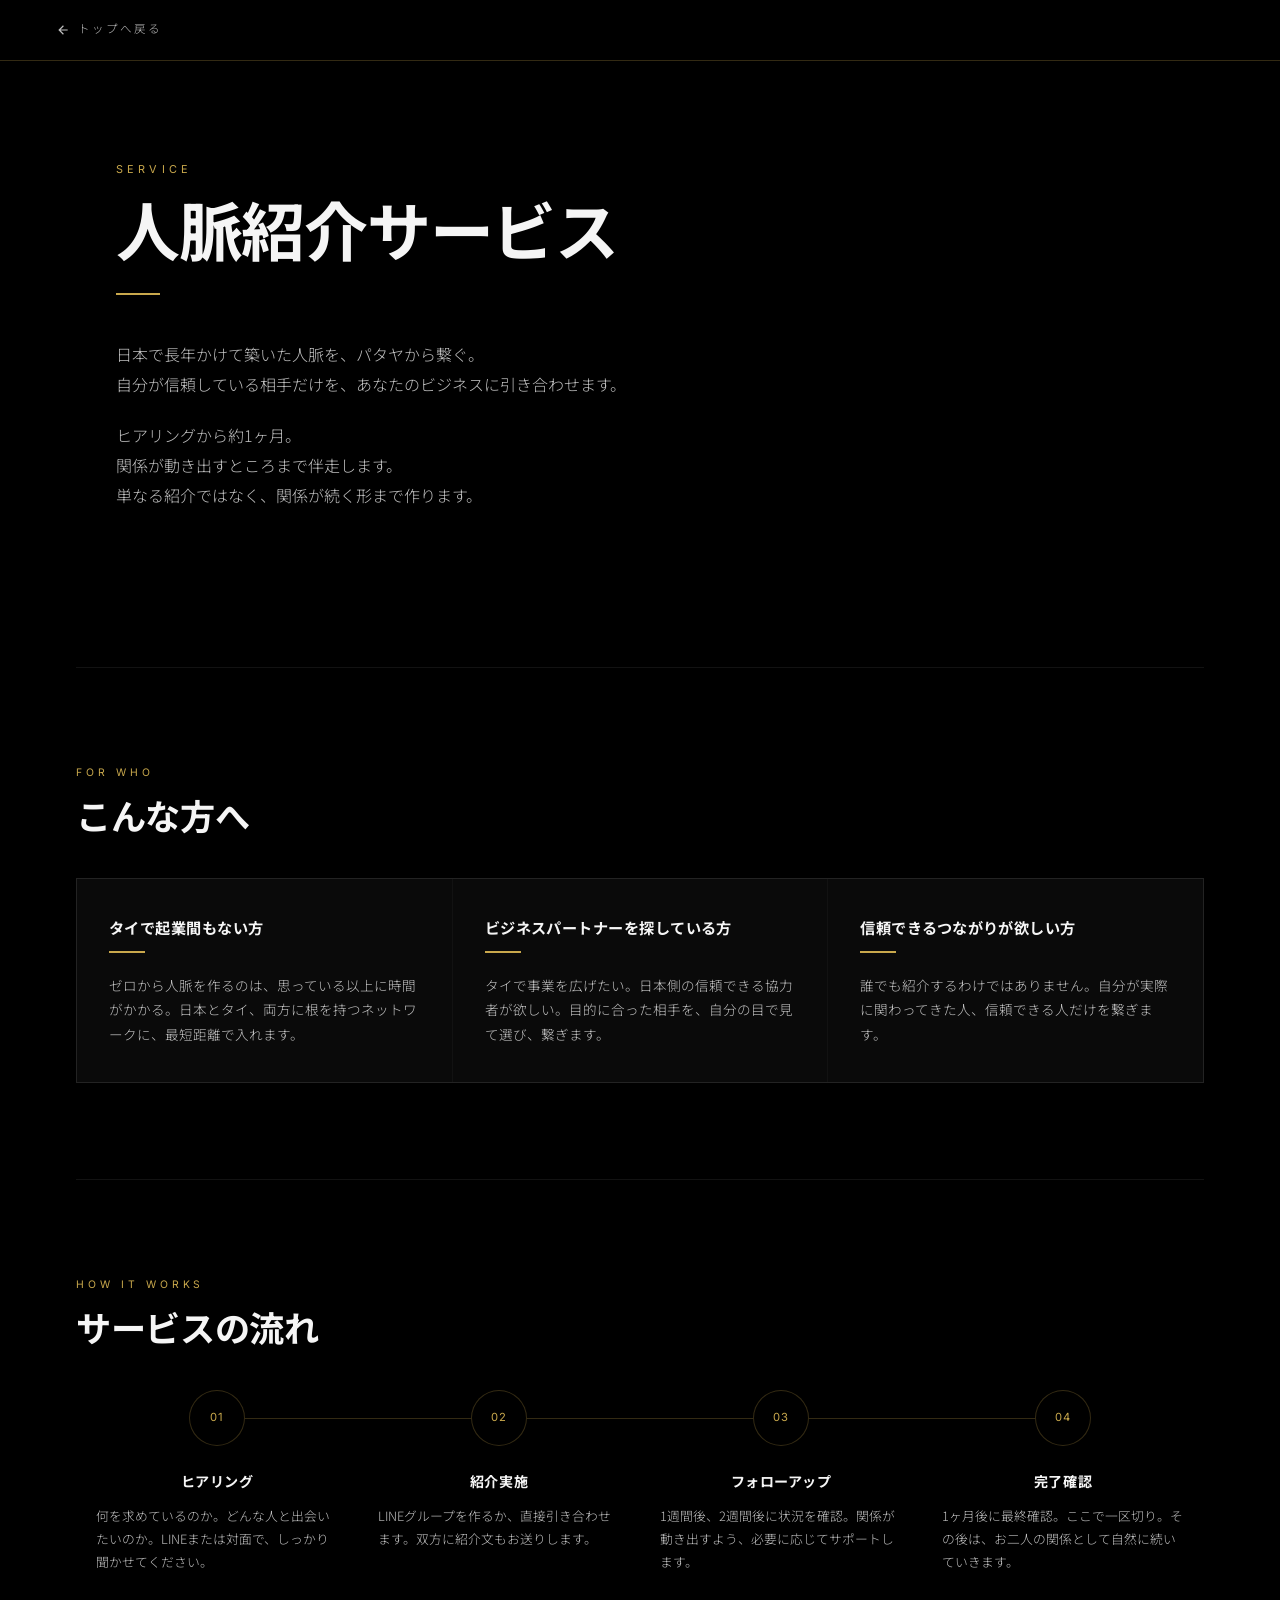
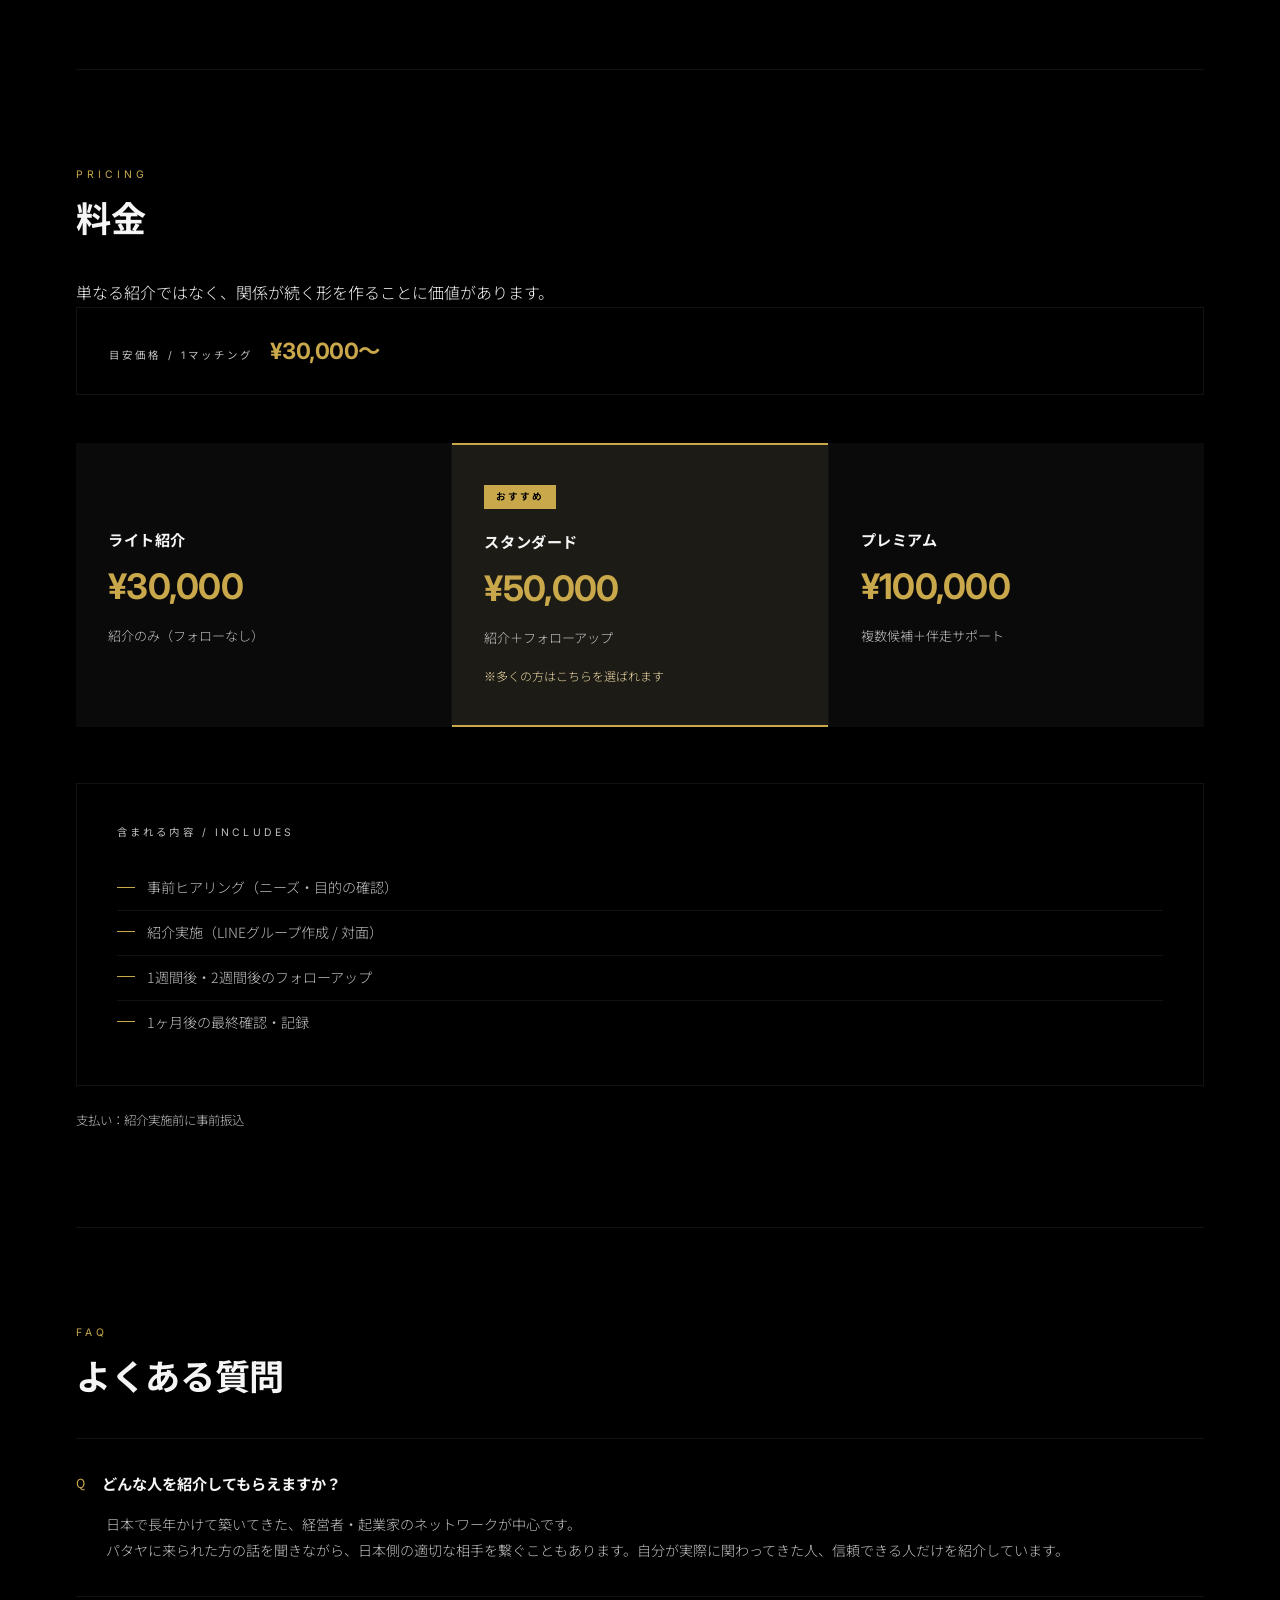
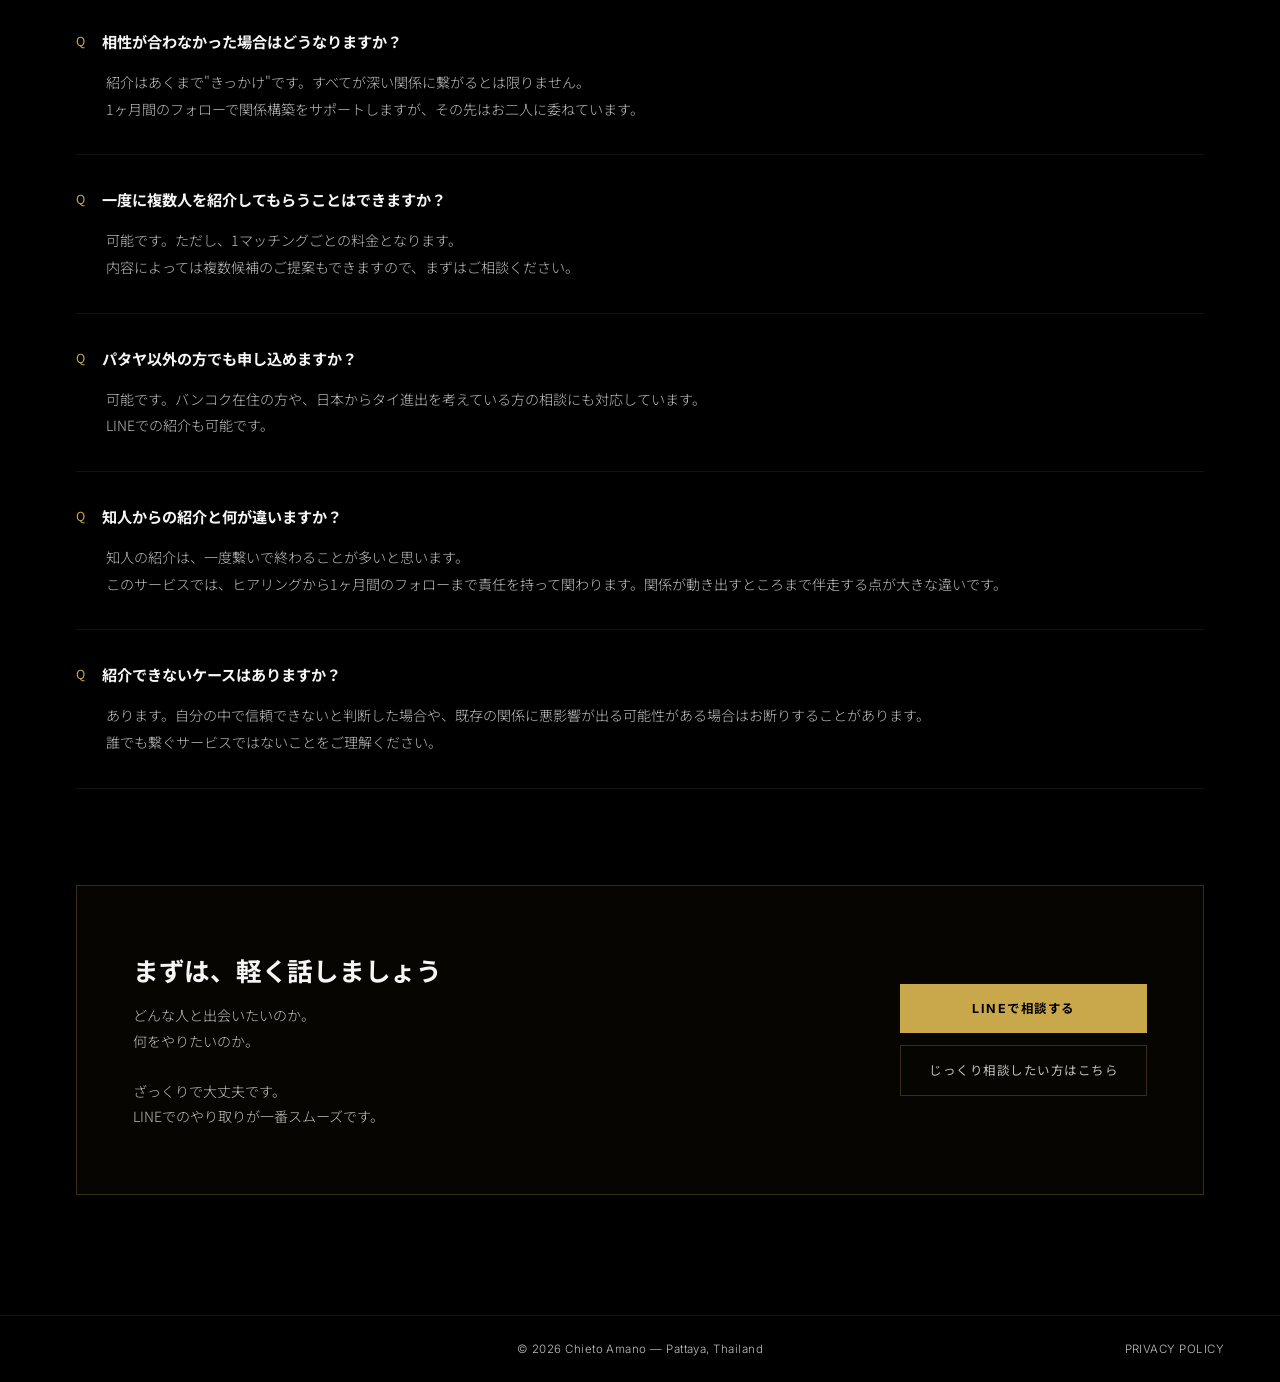
==== introduction.html @ 0c69fb71 "Add files via upload" ====
<!DOCTYPE html>
<html lang="ja">

<head>
  <meta charset="UTF-8">
  <meta name="viewport" content="width=device-width, initial-scale=1.0">
  <meta name="description" content="パタヤで長年築いた人脈を活かし、ビジネスパートナーや仲間を紹介します。ヒアリングから1ヶ月のフォローアップまで伴走する人脈紹介サービス。">
  <meta property="og:title" content="人脈紹介サービス | Chieto Amano">
  <meta property="og:description" content="パタヤで長年築いた人脈を活かし、ビジネスパートナーや仲間を紹介します。">
  <meta property="og:type" content="website">
  <meta property="og:url" content="https://chietoamano.com/introduction.html">
  <meta property="og:image" content="https://chietoamano.com/images/og-image.png">
  <meta name="robots" content="index, follow">
  <link rel="canonical" href="https://chietoamano.com/introduction.html">
  <title>人脈紹介サービス | Chieto Amano</title>

  <link rel="icon" type="image/svg+xml" href="/favicon.svg">
  <link rel="shortcut icon" href="/favicon.ico">
  <link rel="apple-touch-icon" sizes="180x180" href="/apple-touch-icon.png">

  <!-- Google Analytics (GA4) -->
  <script async src="https://www.googletagmanager.com/gtag/js?id=G-QHN047XV1Y"></script>
  <script>
    window.dataLayer = window.dataLayer || [];
    function gtag() { dataLayer.push(arguments); }
    gtag('js', new Date());
    gtag('config', 'G-QHN047XV1Y');
  </script>

  <link rel="preconnect" href="https://fonts.googleapis.com">
  <link rel="preconnect" href="https://fonts.gstatic.com" crossorigin>
  <link
    href="https://fonts.googleapis.com/css2?family=Inter:wght@300;400;700&family=Noto+Sans+JP:wght@300;400;700;900&display=swap"
    rel="stylesheet">
  <link rel="stylesheet" href="introduction.css">
  <link rel="stylesheet" href="footer.css">
</head>

<body>

  <nav>
    <a href="index.html" class="nav-back">
      <svg viewBox="0 0 24 24">
        <path d="M20 11H7.83l5.59-5.59L12 4l-8 8 8 8 1.41-1.41L7.83 13H20v-2z" />
      </svg>
      トップへ戻る
    </a>
  </nav>

  <main class="page-body">

    <!-- ── サービス説明 ── -->
    <section class="service-intro">
      <div class="service-intro-inner">
        <span class="page-eyebrow">Service</span>
        <h1 class="page-title">人脈紹介サービス</h1>
        <div class="rule" aria-hidden="true"></div>
        <p class="page-lead">日本で長年かけて築いた人脈を、パタヤから繋ぐ。<br>自分が信頼している相手だけを、あなたのビジネスに引き合わせます。</p>
        <p class="page-lead" style="margin-top:20px;">ヒアリングから約1ヶ月。<br>関係が動き出すところまで伴走します。<br>単なる紹介ではなく、関係が続く形まで作ります。</p>
      </div>
    </section>

    <!-- ── こんな方へ ── -->
    <section class="content-sec" aria-labelledby="target-heading">
      <span class="sec-eyebrow">For Who</span>
      <h2 class="sec-title" id="target-heading">こんな方へ</h2>

      <div class="target-grid">
        <div class="target-item">
          <p class="target-title">タイで起業間もない方</p>
          <div class="target-icon" aria-hidden="true"></div>
          <p class="target-desc">ゼロから人脈を作るのは、思っている以上に時間がかかる。日本とタイ、両方に根を持つネットワークに、最短距離で入れます。</p>
        </div>
        <div class="target-item">
          <p class="target-title">ビジネスパートナーを探している方</p>
          <div class="target-icon" aria-hidden="true"></div>
          <p class="target-desc">タイで事業を広げたい。日本側の信頼できる協力者が欲しい。目的に合った相手を、自分の目で見て選び、繋ぎます。</p>
        </div>
        <div class="target-item">
          <p class="target-title">信頼できるつながりが欲しい方</p>
          <div class="target-icon" aria-hidden="true"></div>
          <p class="target-desc">誰でも紹介するわけではありません。自分が実際に関わってきた人、信頼できる人だけを繋ぎます。</p>
        </div>
      </div>
    </section>

    <!-- ── 流れ ── -->
    <section class="content-sec" aria-labelledby="flow-heading">
      <span class="sec-eyebrow">How It Works</span>
      <h2 class="sec-title" id="flow-heading">サービスの流れ</h2>

      <div class="steps">
        <div class="step">
          <div class="step-num">01</div>
          <p class="step-title">ヒアリング</p>
          <p class="step-desc">何を求めているのか。どんな人と出会いたいのか。LINEまたは対面で、しっかり聞かせてください。</p>
        </div>
        <div class="step">
          <div class="step-num">02</div>
          <p class="step-title">紹介実施</p>
          <p class="step-desc">LINEグループを作るか、直接引き合わせます。双方に紹介文もお送りします。</p>
        </div>
        <div class="step">
          <div class="step-num">03</div>
          <p class="step-title">フォローアップ</p>
          <p class="step-desc">1週間後、2週間後に状況を確認。関係が動き出すよう、必要に応じてサポートします。</p>
        </div>
        <div class="step">
          <div class="step-num">04</div>
          <p class="step-title">完了確認</p>
          <p class="step-desc">1ヶ月後に最終確認。ここで一区切り。その後は、お二人の関係として自然に続いていきます。</p>
        </div>
      </div>
    </section>

    <!-- ── 料金 ── -->
    <section class="content-sec" aria-labelledby="pricing-heading">
      <span class="sec-eyebrow">Pricing</span>
      <h2 class="sec-title" id="pricing-heading">料金</h2>

      <p class="pricing-value-statement">単なる紹介ではなく、関係が続く形を作ることに価値があります。</p>

      <div class="pricing-ref">
        <span class="pricing-ref-label">目安価格 / 1マッチング</span>
        <span class="pricing-ref-amount">¥30,000〜</span>
      </div>

      <div class="plan-grid">
        <div class="plan-card">
          <div class="plan-badge-spacer"></div>
          <p class="plan-name">ライト紹介</p>
          <div class="plan-price">¥30,000</div>
          <p class="plan-desc">紹介のみ（フォローなし）</p>
        </div>
        <div class="plan-card recommended">
          <span class="plan-badge">おすすめ</span>
          <p class="plan-name">スタンダード</p>
          <div class="plan-price">¥50,000</div>
          <p class="plan-desc">紹介＋フォローアップ</p>
          <p class="plan-note">※多くの方はこちらを選ばれます</p>
        </div>
        <div class="plan-card">
          <div class="plan-badge-spacer"></div>
          <p class="plan-name">プレミアム</p>
          <div class="plan-price">¥100,000</div>
          <p class="plan-desc">複数候補＋伴走サポート</p>
        </div>
      </div>

      <div class="pricing-includes">
        <span class="pricing-includes-title">含まれる内容 / Includes</span>
        <ul class="pricing-includes-list">
          <li>事前ヒアリング（ニーズ・目的の確認）</li>
          <li>紹介実施（LINEグループ作成 / 対面）</li>
          <li>1週間後・2週間後のフォローアップ</li>
          <li>1ヶ月後の最終確認・記録</li>
        </ul>
      </div>

      <p class="pricing-payment">支払い：紹介実施前に事前振込</p>
    </section>

    <!-- ── FAQ ── -->
    <section class="content-sec faq-section" aria-labelledby="faq-heading">
      <span class="sec-eyebrow">FAQ</span>
      <h2 class="sec-title" id="faq-heading">よくある質問</h2>

      <div class="faq-list">

        <div class="faq-item">
          <p class="faq-q">どんな人を紹介してもらえますか？</p>
          <p class="faq-a">
            日本で長年かけて築いてきた、経営者・起業家のネットワークが中心です。</br>パタヤに来られた方の話を聞きながら、日本側の適切な相手を繋ぐこともあります。自分が実際に関わってきた人、信頼できる人だけを紹介しています。
          </p>
        </div>

        <div class="faq-item">
          <p class="faq-q">相性が合わなかった場合はどうなりますか？</p>
          <p class="faq-a">紹介はあくまで"きっかけ"です。すべてが深い関係に繋がるとは限りません。</br>1ヶ月間のフォローで関係構築をサポートしますが、その先はお二人に委ねています。</p>
        </div>

        <div class="faq-item">
          <p class="faq-q">一度に複数人を紹介してもらうことはできますか？</p>
          <p class="faq-a">可能です。ただし、1マッチングごとの料金となります。</br>内容によっては複数候補のご提案もできますので、まずはご相談ください。</p>
        </div>

        <div class="faq-item">
          <p class="faq-q">パタヤ以外の方でも申し込めますか？</p>
          <p class="faq-a">可能です。バンコク在住の方や、日本からタイ進出を考えている方の相談にも対応しています。</br>LINEでの紹介も可能です。</p>
        </div>

        <div class="faq-item">
          <p class="faq-q">知人からの紹介と何が違いますか？</p>
          <p class="faq-a">
            知人の紹介は、一度繋いで終わることが多いと思います。</br>このサービスでは、ヒアリングから1ヶ月間のフォローまで責任を持って関わります。関係が動き出すところまで伴走する点が大きな違いです。
          </p>
        </div>

        <div class="faq-item">
          <p class="faq-q">紹介できないケースはありますか？</p>
          <p class="faq-a">あります。自分の中で信頼できないと判断した場合や、既存の関係に悪影響が出る可能性がある場合はお断りすることがあります。</br>誰でも繋ぐサービスではないことをご理解ください。</p>
        </div>

      </div>
    </section>

    <!-- ── CTA ── -->
    <div class="cta-block">
      <div>
        <p class="cta-text-main">まずは、軽く話しましょう</p>
        <p class="cta-text-sub">どんな人と出会いたいのか。<br>何をやりたいのか。<br><br>ざっくりで大丈夫です。<br>LINEでのやり取りが一番スムーズです。</p>
      </div>
      <div class="cta-buttons">
        <a href="https://line.me/ti/p/Vgn1_ZlgXN" target="_blank" rel="noopener noreferrer" class="btn-primary">
          LINEで相談する
        </a>
        <a href="index.html#contact" class="btn-secondary">
          じっくり相談したい方はこちら
        </a>
      </div>
    </div>

  </main>

  <footer>
    <p>© 2026 Chieto Amano — Pattaya, Thailand</p>
    <a href="privacy.html" class="footer-link">PRIVACY POLICY</a>
  </footer>

  <script src="introduction.js"></script>

</body>

</html>
---- introduction.css ----
/* ================================================
   introduction.css — 人脈紹介サービスページ専用スタイル
   ================================================ */

:root {
  --black: #000000;
  --gold: #C9A84C;
  --gold-light: #E8D5A3;
  --gold-border: rgba(201, 168, 76, 0.25);
  --text: #F5F5F5;
  --text-sub: rgba(255, 255, 255, 0.75);
  --surface: #0a0a0a;
  --border: rgba(255, 255, 255, 0.07);
}

*,
*::before,
*::after {
  margin: 0;
  padding: 0;
  box-sizing: border-box;
}

html {
  scroll-behavior: smooth;
  font-size: 16px;
}

body {
  background: var(--black);
  color: var(--text);
  font-family: 'Inter', 'Noto Sans JP', sans-serif;
  font-weight: 300;
  line-height: 1.7;
  -webkit-font-smoothing: antialiased;
}

a {
  text-decoration: none;
  color: var(--gold);
}

a:hover {
  color: var(--gold-light);
}

/* ── NAV ── */
nav {
  position: fixed;
  top: 0;
  left: 0;
  right: 0;
  z-index: 1000;
  padding: 20px 56px;
  background: rgba(0, 0, 0, 0.92);
  backdrop-filter: blur(24px);
  -webkit-backdrop-filter: blur(24px);
  border-bottom: 1px solid var(--gold-border);
  display: flex;
  align-items: center;
  gap: 24px;
}

.nav-back {
  font-size: 0.72rem;
  letter-spacing: 0.18em;
  text-transform: uppercase;
  color: var(--text-sub);
  display: flex;
  align-items: center;
  gap: 8px;
  transition: color 0.3s ease;
}

.nav-back:hover {
  color: var(--gold);
}

.nav-back svg {
  width: 14px;
  height: 14px;
  fill: currentColor;
}

/* ── SERVICE INTRO ── */
.service-intro {
  padding-top: 100px;
  /* padding-bottom と border-bottom は削除し、次のセクションの境界線に任せる */
  background: transparent;
}

.service-intro-inner {
  position: relative;
  max-width: 1200px;
  margin: 0 auto;
  padding: 60px 40px;
  overflow: hidden;
}

.service-intro-inner::before {
  content: '';
  position: absolute;
  inset: 0;
  background-image: url('images/shippo-pattern.svg');
  background-size: initial;
  opacity: 1;
  pointer-events: none;
  -webkit-mask-image: linear-gradient(to bottom left, rgba(0, 0, 0, 0.7) 0%, transparent 100%);
  mask-image: linear-gradient(to bottom left, rgba(0, 0, 0, 0.7) 0%, transparent 100%);
}

.page-eyebrow {
  font-size: 0.68rem;
  font-weight: 400;
  letter-spacing: 0.38em;
  text-transform: uppercase;
  color: var(--gold);
  display: block;
  margin-bottom: 20px;
}

.page-title {
  font-size: clamp(2.4rem, 6vw, 4rem);
  font-weight: 700;
  letter-spacing: -0.02em;
  line-height: 1.1;
  margin-bottom: 24px;
}

.page-lead {
  font-family: 'Noto Sans JP', sans-serif;
  font-size: 1rem;
  font-weight: 300;
  color: var(--text-sub);
  line-height: 1.9;
  max-width: 600px;
}

.rule {
  width: 44px;
  height: 2px;
  background: var(--gold);
  margin: 24px 0 44px;
}

/* ── MAIN CONTENT ── */
.page-body {
  max-width: 1240px;
  margin: 0 auto;
  padding: 0 56px 120px;
}

/* ── SECTION HEADERS ── */
.sec-eyebrow {
  font-size: 0.65rem;
  font-weight: 400;
  letter-spacing: 0.38em;
  text-transform: uppercase;
  color: var(--gold);
  display: block;
  margin-bottom: 14px;
}

.sec-title {
  font-size: clamp(1.6rem, 3vw, 2.2rem);
  font-weight: 700;
  letter-spacing: -0.01em;
  line-height: 1.2;
  margin-bottom: 40px;
}

section.content-sec {
  padding-top: 96px;
  border-top: 1px solid var(--border);
  margin-top: 96px;
}

/* ── TARGET AUDIENCE ── */
.target-grid {
  display: grid;
  grid-template-columns: repeat(3, 1fr);
  gap: 1px;
  background: var(--border);
  border: 1px solid var(--border);
}

.target-item {
  background: var(--surface);
  padding: 36px 32px;
}

.target-icon {
  width: 36px;
  height: 2px;
  background: var(--gold);
  margin-bottom: 20px;
}

.target-title {
  font-family: 'Noto Sans JP', sans-serif;
  font-size: 0.95rem;
  font-weight: 700;
  color: var(--text);
  margin-bottom: 10px;
  letter-spacing: 0.03em;
}

.target-desc {
  font-family: 'Noto Sans JP', sans-serif;
  font-size: 0.85rem;
  font-weight: 300;
  color: var(--text-sub);
  line-height: 1.8;
}

/* ── PROCESS STEPS ── */
.steps {
  display: grid;
  grid-template-columns: repeat(4, 1fr);
  gap: 0;
  position: relative;
}

.steps::before {
  content: '';
  position: absolute;
  top: 28px;
  left: calc(12.5% + 16px);
  right: calc(12.5% + 16px);
  height: 1px;
  background: var(--gold-border);
}

.step {
  padding: 0 20px;
  text-align: center;
}

.step-num {
  width: 56px;
  height: 56px;
  border: 1px solid var(--gold-border);
  border-radius: 50%;
  display: flex;
  align-items: center;
  justify-content: center;
  font-size: 0.7rem;
  font-weight: 400;
  letter-spacing: 0.1em;
  color: var(--gold);
  margin: 0 auto 24px;
  background: var(--black);
  position: relative;
  z-index: 1;
}

.step-title {
  font-family: 'Noto Sans JP', sans-serif;
  font-size: 0.88rem;
  font-weight: 700;
  color: var(--text);
  margin-bottom: 10px;
  letter-spacing: 0.04em;
}

.step-desc {
  font-family: 'Noto Sans JP', sans-serif;
  font-size: 0.8rem;
  font-weight: 300;
  color: var(--text-sub);
  line-height: 1.8;
  text-align: left;
}

/* ── PRICING ── */
.pricing-card {
  border: 1px solid var(--gold-border);
  background: rgba(201, 168, 76, 0.03);
  padding: 56px;
  display: grid;
  grid-template-columns: 1fr 1fr;
  gap: 56px;
  align-items: start;
}

.pricing-ref {
  border: 1px solid var(--border);
  padding: 24px 32px;
  margin-bottom: 48px;
  display: flex;
  align-items: baseline;
  gap: 16px;
}

.pricing-ref-label {
  font-size: 0.65rem;
  font-weight: 400;
  letter-spacing: 0.3em;
  text-transform: uppercase;
  color: var(--text-sub);
  flex-shrink: 0;
}

.pricing-ref-amount {
  font-size: 1.4rem;
  font-weight: 700;
  color: var(--gold);
  letter-spacing: -0.02em;
}

.plan-grid {
  display: grid;
  grid-template-columns: repeat(3, 1fr);
  gap: 1px;
  background: var(--border);
  margin-bottom: 56px;
}

.plan-card {
  background: var(--surface);
  padding: 40px 32px;
  display: flex;
  flex-direction: column;
  transition: transform 0.4s ease, box-shadow 0.4s ease, background 0.4s ease, border-color 0.4s ease, opacity 0.4s ease;
  border-top: 2px solid transparent;
  border-bottom: 2px solid transparent;
}

.plan-card:hover {
  transform: translateY(-4px);
  box-shadow: 0 12px 40px rgba(0, 0, 0, 0.4);
}

.plan-card.recommended,
.plan-card.active {
  background: rgba(201, 168, 76, 0.06);
  border-top: 2px solid var(--gold);
  border-bottom: 2px solid var(--gold);
}

.plan-card.dimmed {
  background: var(--surface);
  border-top-color: transparent;
  border-bottom-color: transparent;
  opacity: 0.5;
}

.plan-badge {
  display: inline-block;
  font-size: 0.6rem;
  font-weight: 700;
  letter-spacing: 0.2em;
  text-transform: uppercase;
  color: var(--black);
  background: var(--gold);
  padding: 4px 12px;
  margin-bottom: 20px;
  align-self: flex-start;
}

.plan-badge-spacer {
  height: 22px;
  margin-bottom: 20px;
}

.plan-name {
  font-family: 'Noto Sans JP', sans-serif;
  font-size: 0.95rem;
  font-weight: 700;
  color: var(--text);
  margin-bottom: 16px;
  letter-spacing: 0.04em;
}

.plan-price {
  font-size: clamp(1.6rem, 3vw, 2.2rem);
  font-weight: 700;
  color: var(--gold);
  letter-spacing: -0.02em;
  line-height: 1;
  margin-bottom: 20px;
}

.plan-desc {
  font-family: 'Noto Sans JP', sans-serif;
  font-size: 0.82rem;
  font-weight: 300;
  color: var(--text-sub);
  line-height: 1.8;
  flex-grow: 1;
}

.plan-note {
  font-family: 'Noto Sans JP', sans-serif;
  font-size: 0.75rem;
  font-weight: 300;
  color: var(--gold-light);
  margin-top: 16px;
  line-height: 1.6;
}

.pricing-includes {
  border: 1px solid var(--border);
  padding: 40px;
}

.pricing-includes-title {
  font-size: 0.65rem;
  font-weight: 400;
  letter-spacing: 0.3em;
  text-transform: uppercase;
  color: var(--text-sub);
  display: block;
  margin-bottom: 24px;
}

.pricing-includes-list {
  list-style: none;
}

.pricing-includes-list li {
  font-family: 'Noto Sans JP', sans-serif;
  font-size: 0.88rem;
  font-weight: 300;
  color: var(--text-sub);
  padding: 10px 0;
  border-bottom: 1px solid var(--border);
  display: flex;
  gap: 12px;
  align-items: flex-start;
}

.pricing-includes-list li:last-child {
  border-bottom: none;
}

.pricing-includes-list li::before {
  content: '';
  display: block;
  width: 18px;
  height: 1px;
  background: var(--gold);
  margin-top: 0.75em;
  flex-shrink: 0;
}

.pricing-payment {
  font-family: 'Noto Sans JP', sans-serif;
  font-size: 0.78rem;
  font-weight: 300;
  color: var(--text-sub);
  margin-top: 24px;
}

/* ── FAQ ── */
.faq-section {
  position: relative;
  z-index: 1;
}

.faq-section::before {
  display: none;
}

.faq-section>* {
  position: relative;
  z-index: 1;
}

.faq-list {
  display: flex;
  flex-direction: column;
  gap: 0;
}

.faq-item {
  border-bottom: 1px solid var(--border);
  padding: 32px 0;
}

.faq-item:first-child {
  border-top: 1px solid var(--border);
}

.faq-q {
  font-family: 'Noto Sans JP', sans-serif;
  font-size: 0.95rem;
  font-weight: 700;
  color: var(--text);
  margin-bottom: 14px;
  display: flex;
  gap: 16px;
  align-items: flex-start;
}

.faq-q::before {
  content: 'Q';
  color: var(--gold);
  font-size: 0.78rem;
  letter-spacing: 0.1em;
  font-weight: 400;
  margin-top: 0.15em;
  flex-shrink: 0;
}

.faq-a {
  font-family: 'Noto Sans JP', sans-serif;
  font-size: 0.88rem;
  font-weight: 300;
  color: var(--text-sub);
  line-height: 1.9;
  padding-left: 30px;
}

/* ── CTA ── */
.cta-block {
  margin-top: 96px;
  padding: 64px 56px;
  border: 1px solid var(--gold-border);
  background: rgba(201, 168, 76, 0.03);
  display: grid;
  grid-template-columns: 1fr auto;
  gap: 40px;
  align-items: center;
}

.cta-text-main {
  font-size: clamp(1.2rem, 2.5vw, 1.6rem);
  font-weight: 700;
  letter-spacing: -0.01em;
  margin-bottom: 10px;
}

.cta-text-sub {
  font-family: 'Noto Sans JP', sans-serif;
  font-size: 0.88rem;
  font-weight: 300;
  color: var(--text-sub);
  line-height: 1.8;
}

.cta-buttons {
  display: flex;
  flex-direction: column;
  gap: 12px;
  flex-shrink: 0;
}

.btn-primary {
  display: inline-flex;
  align-items: center;
  justify-content: center;
  text-align: center;
  gap: 10px;
  padding: 14px 28px;
  background: var(--gold);
  color: var(--black);
  font-size: 0.78rem;
  font-weight: 700;
  letter-spacing: 0.12em;
  text-transform: uppercase;
  transition: background 0.25s ease;
  white-space: nowrap;
}

.btn-primary:hover {
  background: var(--gold-light);
  color: var(--black);
}

.btn-secondary {
  display: inline-flex;
  align-items: center;
  justify-content: center;
  text-align: center;
  gap: 10px;
  padding: 14px 28px;
  border: 1px solid var(--gold-border);
  color: var(--text-sub);
  font-size: 0.78rem;
  font-weight: 400;
  letter-spacing: 0.12em;
  text-transform: uppercase;
  transition: border-color 0.25s ease, color 0.25s ease;
  white-space: nowrap;
}

.btn-secondary:hover {
  border-color: var(--gold);
  color: var(--gold);
}

/* ── RESPONSIVE ── */
@media (max-width: 1100px) {
  .steps {
    grid-template-columns: repeat(2, 1fr);
    gap: 40px;
  }

  .steps::before {
    display: none;
  }
}

@media (max-width: 768px) {
  .faq-section::before {
    left: -24px;
    right: -24px;
  }

  nav {
    padding: 16px 24px;
  }

  .page-header {
    padding: 80px 24px 60px;
  }

  .page-body {
    padding: 0 24px 80px;
  }

  .target-grid {
    grid-template-columns: 1fr;
  }

  .steps {
    grid-template-columns: 1fr;
    gap: 32px;
  }

  .step {
    text-align: left;
    display: flex;
    gap: 20px;
    align-items: flex-start;
  }

  .step-num {
    margin: 0;
    flex-shrink: 0;
  }

  .pricing-card {
    grid-template-columns: 1fr;
    gap: 36px;
    padding: 36px 28px;
  }

  .price-main {
    border-right: none;
    padding-right: 0;
    border-bottom: 1px solid var(--border);
    padding-bottom: 36px;
  }

  .plan-grid {
    grid-template-columns: 1fr;
  }

  .plan-card.recommended {
    border-left: 2px solid var(--gold);
    border-right: 2px solid var(--gold);
  }

  .pricing-includes {
    padding: 28px;
  }

  .pricing-ref {
    flex-direction: column;
    gap: 8px;
  }

  .cta-block {
    grid-template-columns: 1fr;
    padding: 40px 28px;
  }

  .btn-primary,
  .btn-secondary {
    white-space: normal;
    padding: 14px 20px;
    line-height: 1.4;
  }
}
---- footer.css ----
/* ─── SHARED FOOTER ─── */
footer {
  padding: 24px 56px;
  border-top: 1px solid var(--border, rgba(255, 255, 255, 0.07));
  display: flex;
  justify-content: flex-end;
  align-items: center;
  position: relative;
  font-family: 'Inter', 'Noto Sans JP', sans-serif;
  -webkit-font-smoothing: antialiased;
}

footer p,
footer .footer-link {
  font-family: 'Inter', 'Noto Sans JP', sans-serif;
  font-size: 0.72rem !important;
  font-weight: 300;
  line-height: 1.6;
  color: var(--text-sub, #888888);
  letter-spacing: 0.04em;
  margin: 0;
}

footer p {
  position: absolute;
  left: 50%;
  transform: translateX(-50%);
}

footer .footer-link {
  text-decoration: none;
  transition: color 0.3s ease;
}

footer .footer-link:hover {
  color: var(--gold, #C9A84C);
}

@media (max-width: 768px) {
  footer {
    flex-direction: column;
    gap: 14px;
    text-align: center;
    padding: 32px 24px;
  }

  footer p {
    position: static;
    transform: none;
  }
}
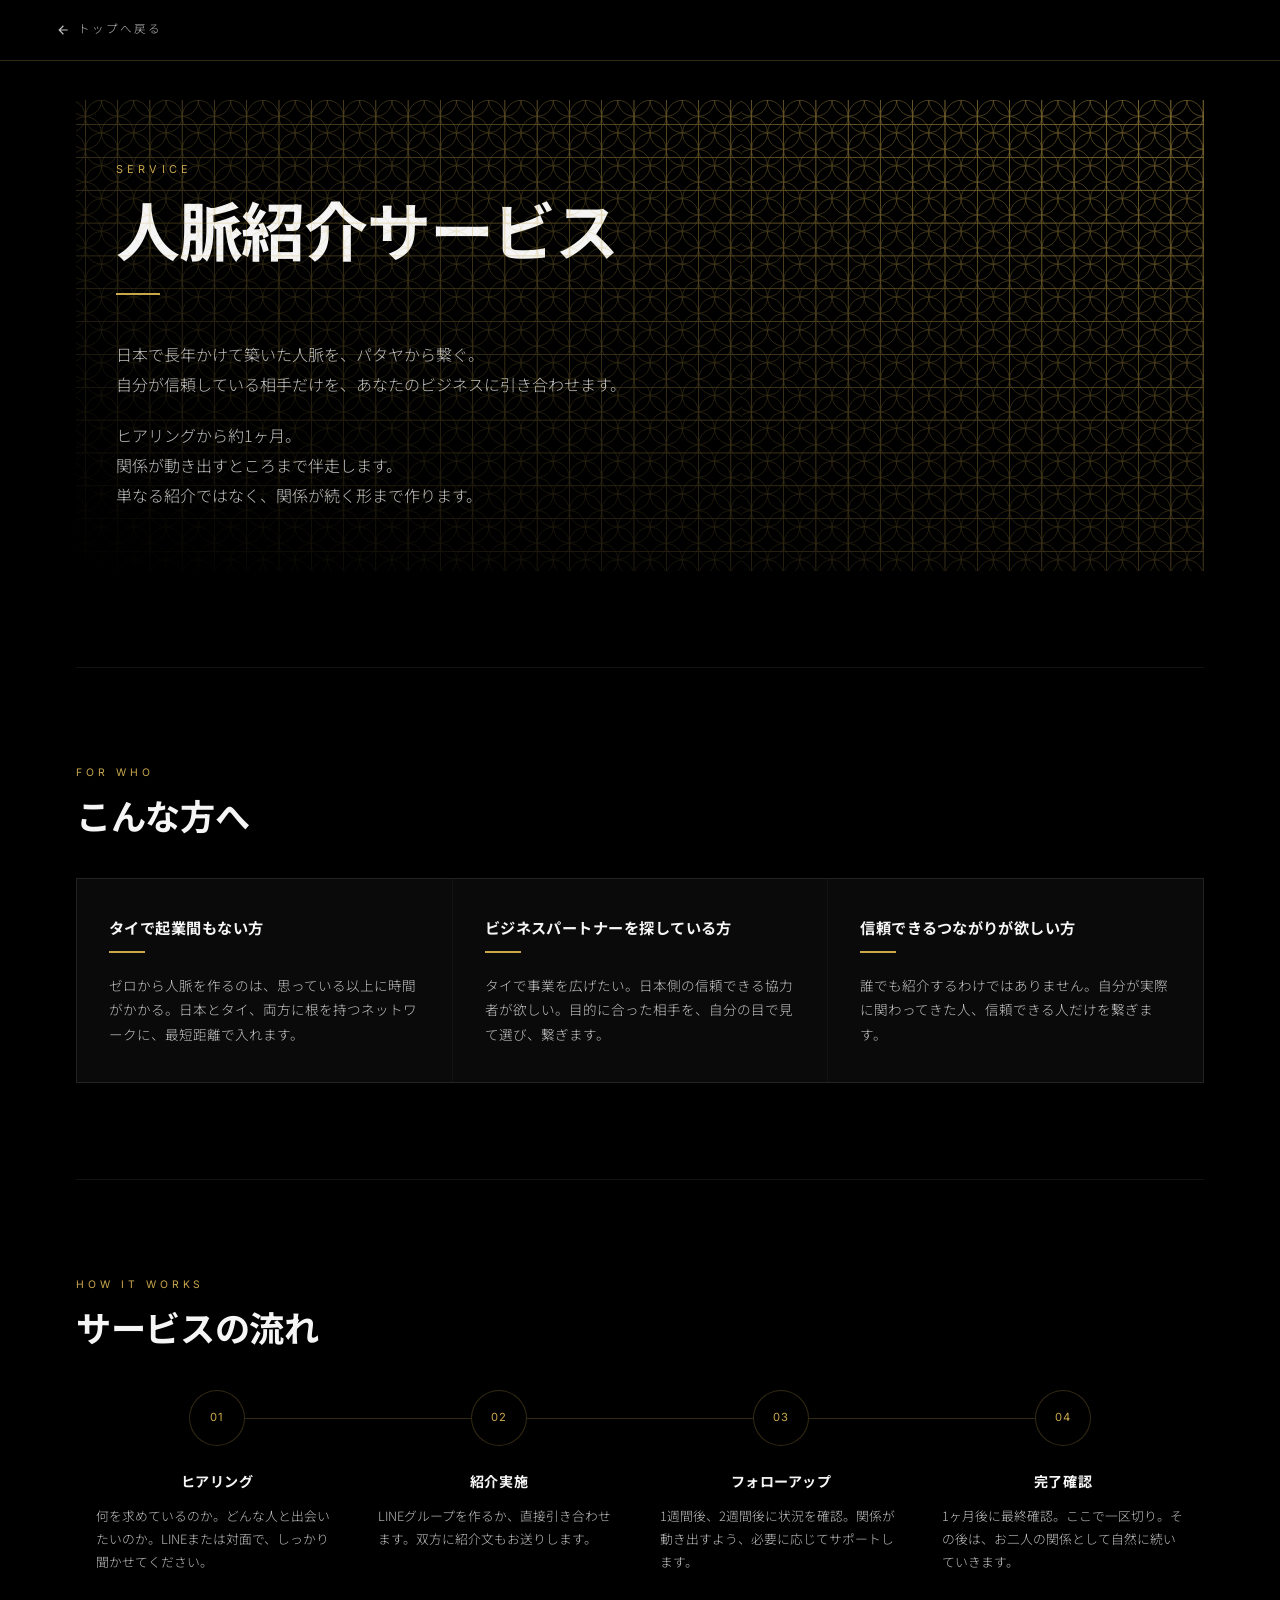
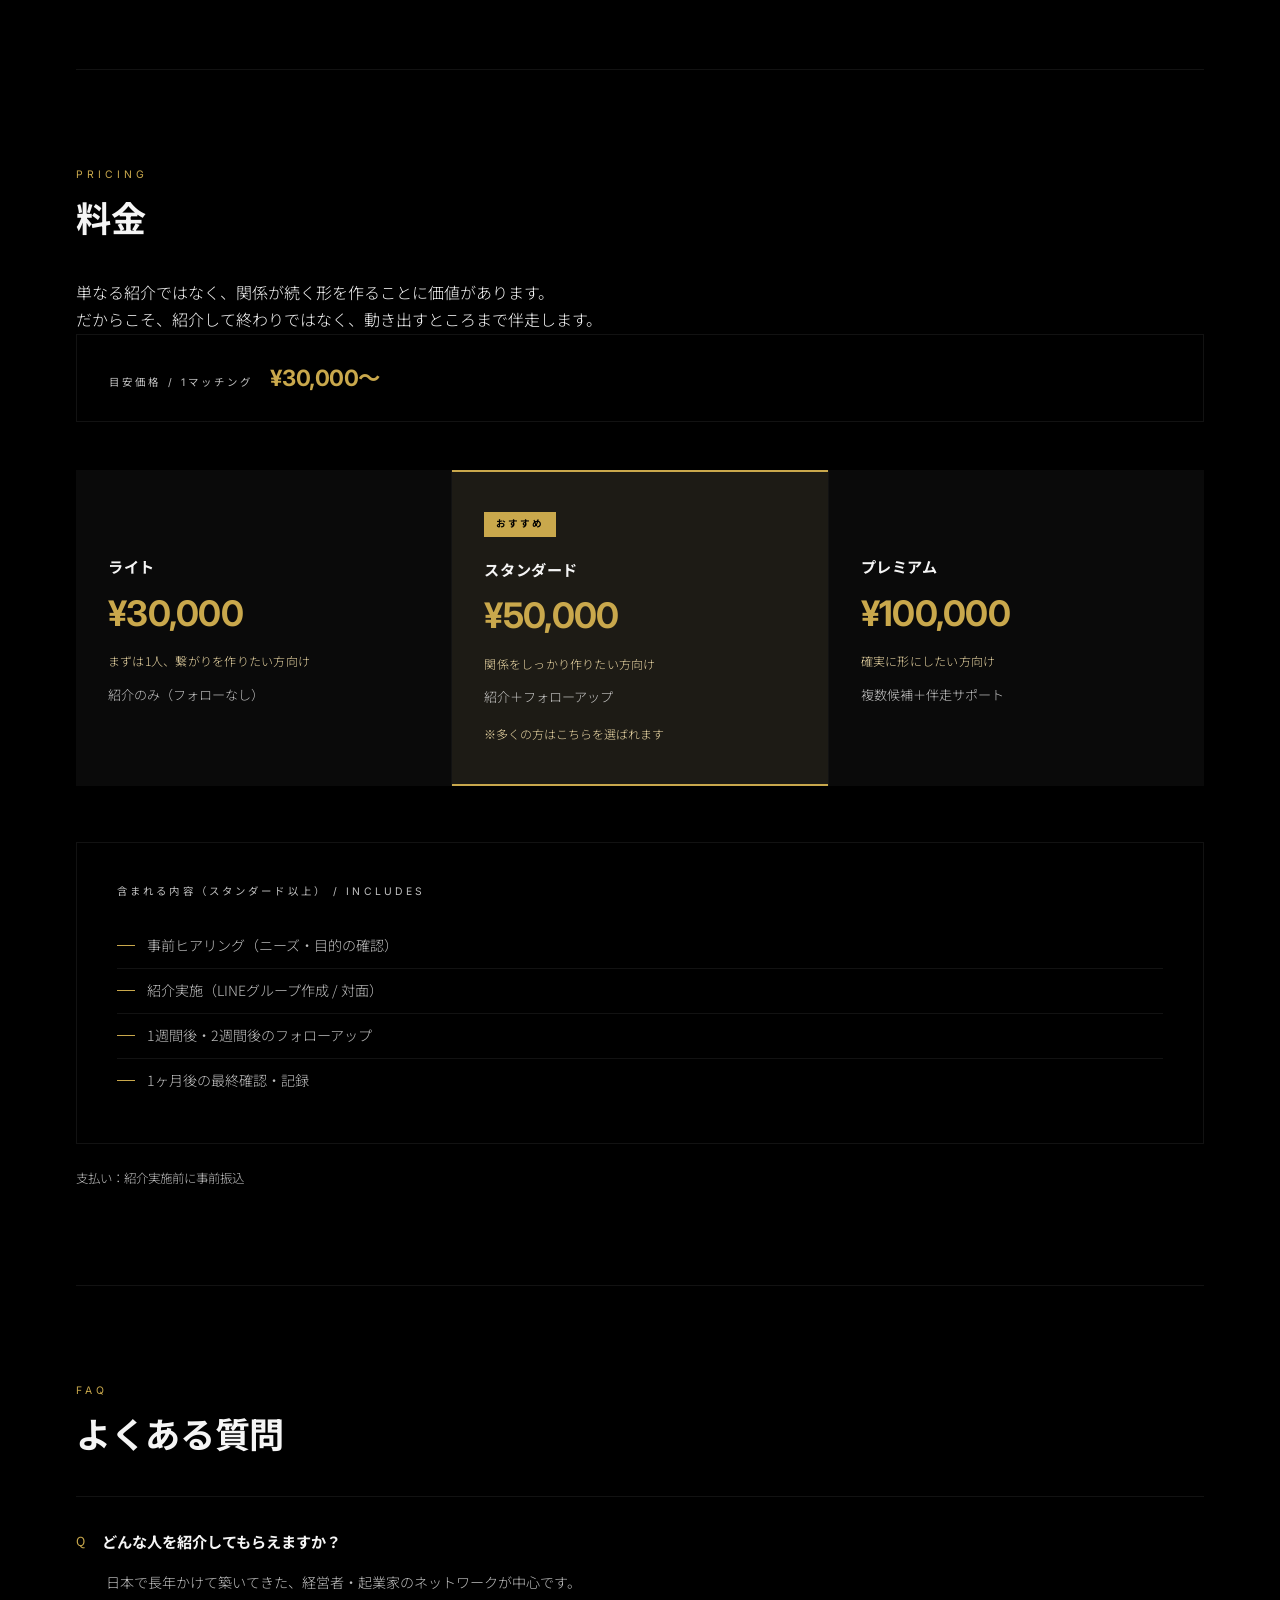
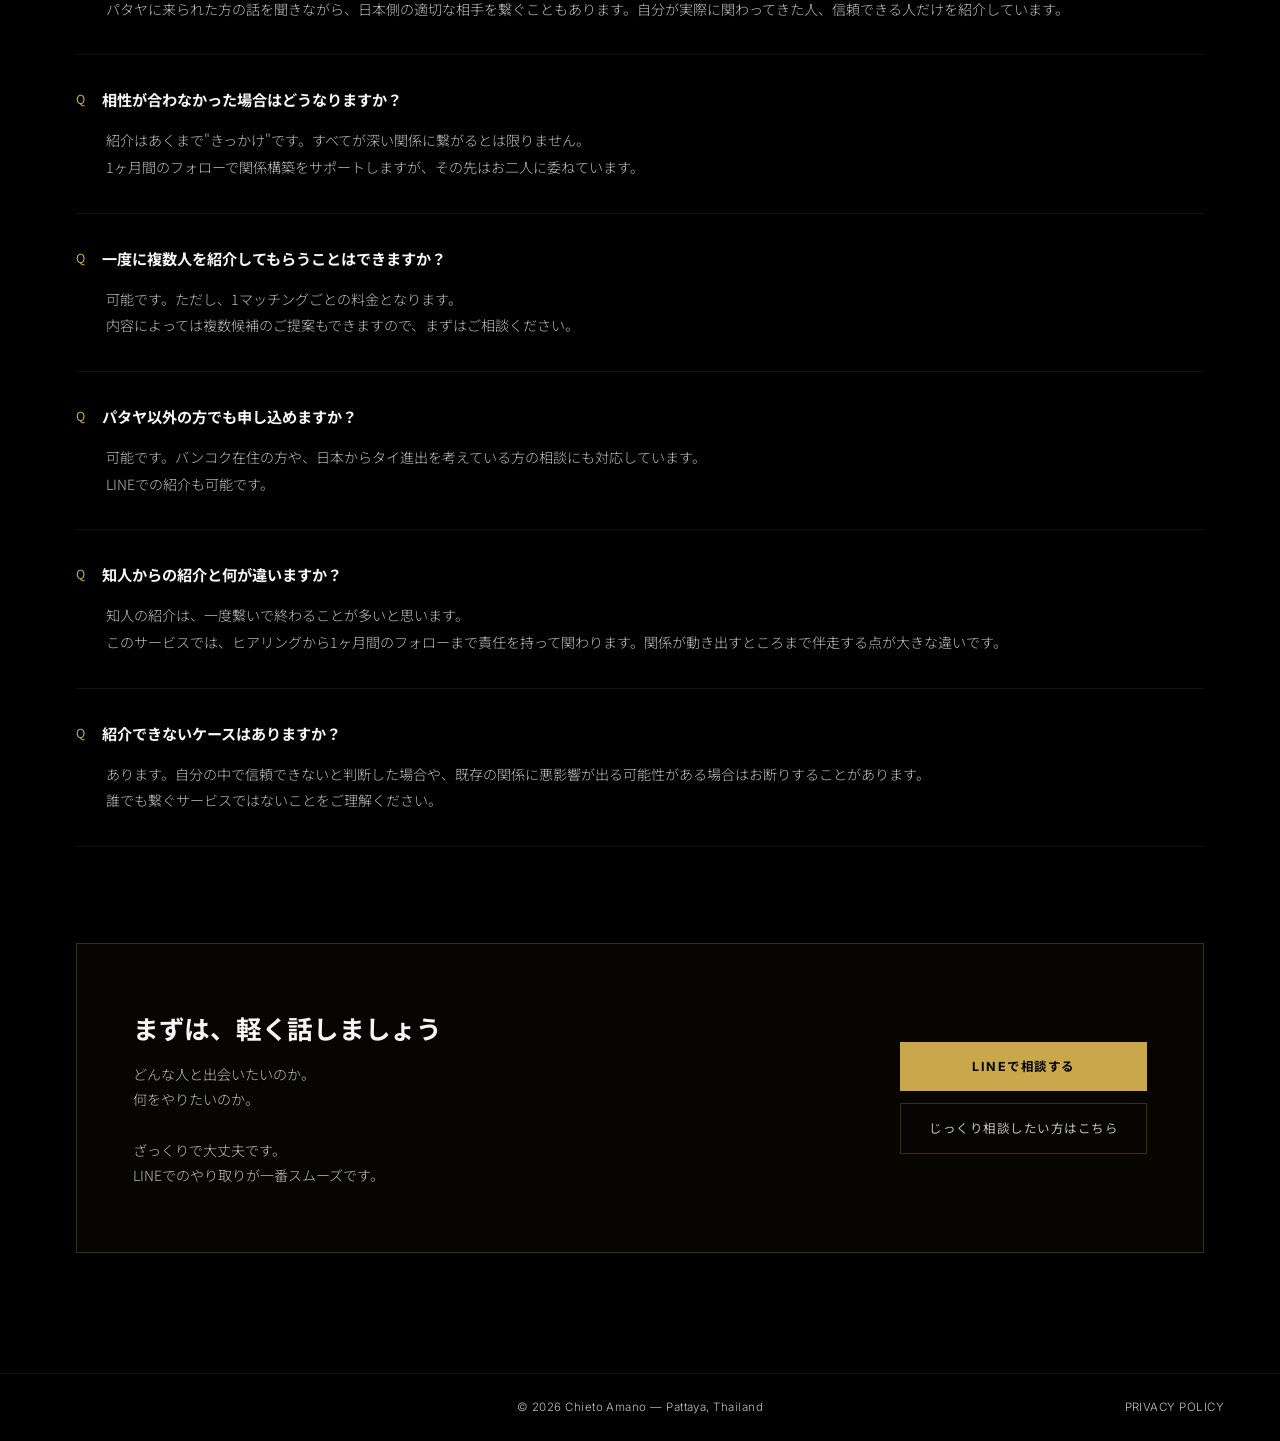
==== commit e3094d5c: "Add files via upload" ====
--- a/introduction.html
+++ b/introduction.html
@@ -118,7 +118,7 @@
       <span class="sec-eyebrow">Pricing</span>
       <h2 class="sec-title" id="pricing-heading">料金</h2>
 
-      <p class="pricing-value-statement">単なる紹介ではなく、関係が続く形を作ることに価値があります。</p>
+      <p class="pricing-value-statement">単なる紹介ではなく、関係が続く形を作ることに価値があります。<br>だからこそ、紹介して終わりではなく、動き出すところまで伴走します。</p>
 
       <div class="pricing-ref">
         <span class="pricing-ref-label">目安価格 / 1マッチング</span>
@@ -128,14 +128,16 @@
       <div class="plan-grid">
         <div class="plan-card">
           <div class="plan-badge-spacer"></div>
-          <p class="plan-name">ライト紹介</p>
+          <p class="plan-name">ライト</p>
           <div class="plan-price">¥30,000</div>
+          <p class="plan-subtitle">まずは1人、繋がりを作りたい方向け</p>
           <p class="plan-desc">紹介のみ（フォローなし）</p>
         </div>
         <div class="plan-card recommended">
           <span class="plan-badge">おすすめ</span>
           <p class="plan-name">スタンダード</p>
           <div class="plan-price">¥50,000</div>
+          <p class="plan-subtitle">関係をしっかり作りたい方向け</p>
           <p class="plan-desc">紹介＋フォローアップ</p>
           <p class="plan-note">※多くの方はこちらを選ばれます</p>
         </div>
@@ -143,12 +145,13 @@
           <div class="plan-badge-spacer"></div>
           <p class="plan-name">プレミアム</p>
           <div class="plan-price">¥100,000</div>
+          <p class="plan-subtitle">確実に形にしたい方向け</p>
           <p class="plan-desc">複数候補＋伴走サポート</p>
         </div>
       </div>
 
       <div class="pricing-includes">
-        <span class="pricing-includes-title">含まれる内容 / Includes</span>
+        <span class="pricing-includes-title">含まれる内容（スタンダード以上） / Includes</span>
         <ul class="pricing-includes-list">
           <li>事前ヒアリング（ニーズ・目的の確認）</li>
           <li>紹介実施（LINEグループ作成 / 対面）</li>
--- a/introduction.css
+++ b/introduction.css
@@ -381,6 +381,16 @@
   margin-bottom: 20px;
 }
 
+.plan-subtitle {
+  font-family: 'Noto Sans JP', sans-serif;
+  font-size: 0.75rem;
+  font-weight: 300;
+  color: var(--gold-light);
+  margin-bottom: 12px;
+  letter-spacing: 0.02em;
+  line-height: 1.6;
+}
+
 .plan-desc {
   font-family: 'Noto Sans JP', sans-serif;
   font-size: 0.82rem;
